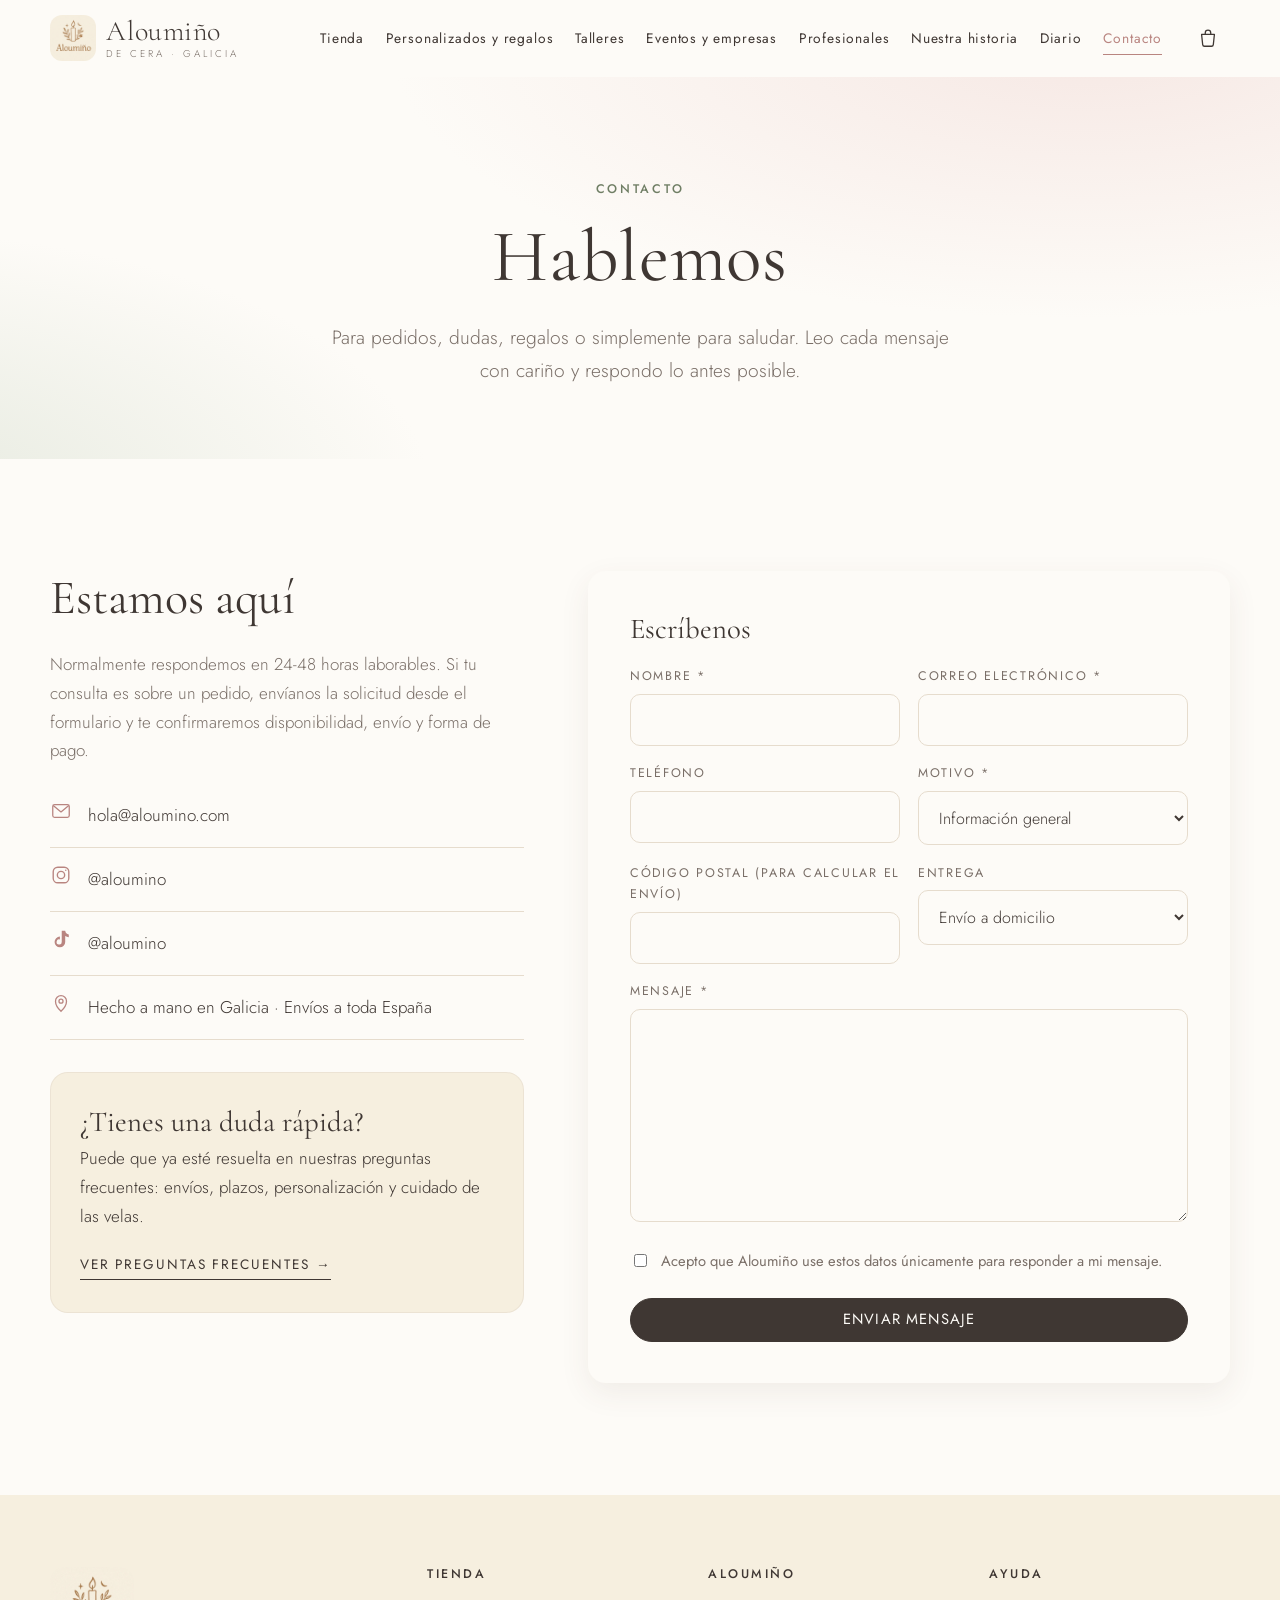
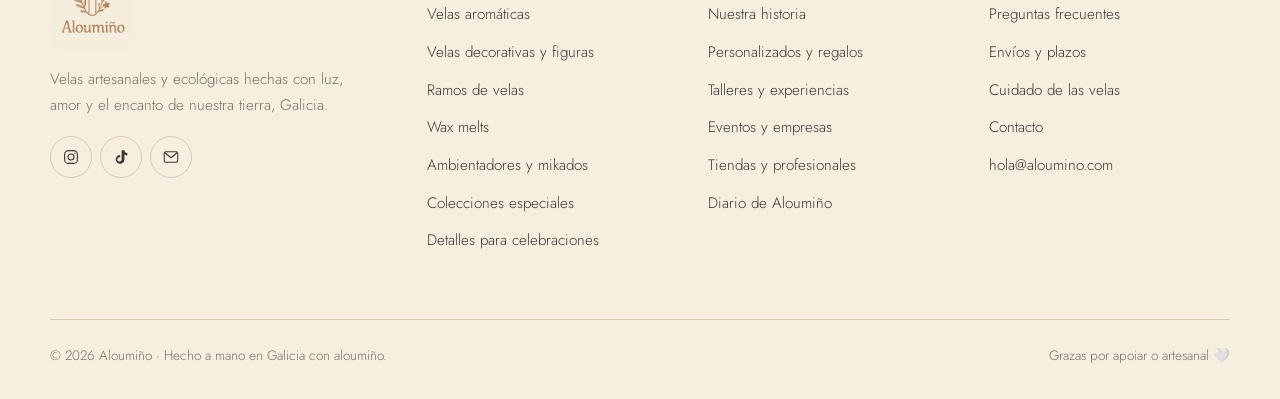
==== contacto.html @ 3b1264ca "Primer commit. Pagina base" ====
<!doctype html>
<html lang="es" class="no-js">
<head>
  <meta charset="utf-8">
  <meta name="viewport" content="width=device-width, initial-scale=1">
  <title>Contacto · Aloumiño</title>
  <meta name="description" content="Escríbenos para pedidos, regalos personalizados, talleres o colaboraciones. Aloumiño, velas artesanales hechas a mano en Galicia.">
  <meta property="og:title" content="Contacto · Aloumiño">
  <meta property="og:image" content="assets/img/logo.jpg">
  <meta name="theme-color" content="#fdfbf7">
  <link rel="icon" type="image/png" href="assets/img/favicon.png">
  <link rel="preconnect" href="https://fonts.googleapis.com">
  <link rel="preconnect" href="https://fonts.gstatic.com" crossorigin>
  <link rel="stylesheet" href="https://fonts.googleapis.com/css2?family=Cormorant+Garamond:ital,wght@0,400;0,500;1,400&family=Jost:wght@300;400;500&display=swap">
  <link rel="stylesheet" href="assets/css/styles.css">
  <script src="assets/js/config.js" defer></script>
  <script src="assets/js/products.js" defer></script>
  <script src="assets/js/main.js" defer></script>
</head>
<body data-page="contacto">
  <a class="skip-link" href="#main">Saltar al contenido</a>
  <header class="site-header" id="site-header"></header>

  <main id="main">
    <section class="page-hero">
      <div class="container">
        <span class="eyebrow">Contacto</span>
        <h1>Hablemos</h1>
        <p class="lead">Para pedidos, dudas, regalos o simplemente para saludar. Leo cada mensaje con cariño y respondo lo antes posible.</p>
      </div>
    </section>

    <section class="section" id="formulario">
      <div class="container contact-grid">
        <div class="reveal">
          <h2>Estamos aquí</h2>
          <p class="muted">Normalmente respondemos en 24-48 horas laborables. Si tu consulta es sobre un pedido, envíanos la solicitud desde el formulario y te confirmaremos disponibilidad, envío y forma de pago.</p>
          <ul class="contact-list">
            <li data-config-wrap><span data-icon="mail"></span><a data-config-email></a></li>
            <li data-config-wrap><span data-icon="instagram"></span><a data-config-instagram target="_blank" rel="noopener"></a></li>
            <li data-config-wrap><span data-icon="tiktok"></span><a data-config-tiktok target="_blank" rel="noopener"></a></li>
            <li data-config-wrap><span data-icon="whatsapp"></span><a data-config-whatsapp target="_blank" rel="noopener">WhatsApp</a></li>
            <li><span data-icon="pin"></span><span>Hecho a mano en Galicia · Envíos a toda España</span></li>
          </ul>
          <div class="card" style="background:var(--cream);box-shadow:none">
            <h3>¿Tienes una duda rápida?</h3>
            <p>Puede que ya esté resuelta en nuestras preguntas frecuentes: envíos, plazos, personalización y cuidado de las velas.</p>
            <a class="link-arrow" href="faq.html">Ver preguntas frecuentes</a>
          </div>
        </div>

        <form class="form form-card reveal" data-form="Contacto web" novalidate>
          <h3>Escríbenos</h3>
          <div class="hp" aria-hidden="true"><label for="ct-gotcha">No rellenar</label><input class="hp-input" type="text" id="ct-gotcha" name="_gotcha" tabindex="-1" autocomplete="off"></div>
          <div class="form-row">
            <div><label for="ct-nombre">Nombre *</label><input type="text" id="ct-nombre" name="nombre" autocomplete="name" required></div>
            <div><label for="ct-email">Correo electrónico *</label><input type="email" id="ct-email" name="email" autocomplete="email" required></div>
          </div>
          <div class="form-row">
            <div><label for="ct-telefono">Teléfono</label><input type="tel" id="ct-telefono" name="telefono" autocomplete="tel"></div>
            <div>
              <label for="ct-motivo">Motivo *</label>
              <select id="ct-motivo" name="motivo" required>
                <option value="informacion">Información general</option>
                <option value="pedido">Pedido de la tienda</option>
                <option value="personalizado">Pedido personalizado o regalo</option>
                <option value="taller">Talleres</option>
                <option value="colaboracion">Colaboración profesional</option>
                <option value="evento">Eventos y empresas</option>
                <option value="otro">Otro</option>
              </select>
            </div>
          </div>
          <div class="form-row">
            <div><label for="ct-cp">Código postal (para calcular el envío)</label><input type="text" id="ct-cp" name="codigo_postal" autocomplete="postal-code" inputmode="numeric"></div>
            <div>
              <label for="ct-entrega">Entrega</label>
              <select id="ct-entrega" name="entrega">
                <option>Envío a domicilio</option>
                <option>Recogida en mano (a convenir)</option>
              </select>
            </div>
          </div>
          <div><label for="ct-mensaje">Mensaje *</label><textarea id="ct-mensaje" name="mensaje" rows="8" required></textarea></div>
          <label class="checkbox"><input type="checkbox" name="privacidad" required> Acepto que Aloumiño use estos datos únicamente para responder a mi mensaje.</label>
          <button class="btn" type="submit">Enviar mensaje</button>
          <p class="form-status" role="status" hidden></p>
        </form>
      </div>
    </section>
  </main>

  <footer class="site-footer" id="site-footer"></footer>
</body>
</html>
---- assets/css/styles.css ----
/* ==========================================================================
   Aloumiño · hoja de estilos
   Paleta: blanco roto, crema, beige claro y rosa empolvado, con toques de salvia
   ========================================================================== */

:root {
  --white: #fdfbf7;
  --cream: #f6efdf;
  --beige: #ebe1d1;
  --beige-deep: #d9cab4;
  --rose: #ecd3cd;
  --rose-soft: #f6e8e4;
  --rose-deep: #b98580;
  --sage: #b4bea8;
  --sage-soft: #e6eadf;
  --sage-deep: #6f7e64;
  --ink: #3f3733;
  --muted: #7a6f68;
  --line: #e6dccd;

  --font-display: "Cormorant Garamond", "Times New Roman", serif;
  --font-body: "Jost", "Helvetica Neue", Arial, sans-serif;

  --radius: 18px;
  --radius-sm: 10px;
  --shadow: 0 10px 30px rgba(92, 70, 55, 0.08);
  --shadow-lg: 0 24px 60px rgba(92, 70, 55, 0.16);
  --container: 1180px;
  --header-h: 76px;
}

*,
*::before,
*::after { box-sizing: border-box; }

html { scroll-behavior: smooth; scroll-padding-top: calc(var(--header-h) + 16px); }

body {
  margin: 0;
  font-family: var(--font-body);
  font-weight: 300;
  font-size: 1.0625rem;
  line-height: 1.7;
  color: var(--ink);
  background: var(--white);
  -webkit-font-smoothing: antialiased;
}

img { max-width: 100%; display: block; }
a { color: inherit; text-decoration-color: var(--rose-deep); text-underline-offset: 3px; }
a:hover { color: var(--rose-deep); }
strong { font-weight: 500; }

h1, h2, h3, h4 {
  font-family: var(--font-display);
  font-weight: 400;
  line-height: 1.15;
  margin: 0 0 0.5em;
  color: var(--ink);
}
h1 { font-size: clamp(2.6rem, 6vw, 4.6rem); letter-spacing: 0.01em; }
h2 { font-size: clamp(2rem, 4vw, 3rem); }
h3 { font-size: clamp(1.45rem, 2.4vw, 1.8rem); }
h4 { font-size: 1.3rem; }
p { margin: 0 0 1.1em; }

.container { width: min(100% - 2.5rem, var(--container)); margin-inline: auto; }
.narrow { max-width: 760px; }
.center { text-align: center; margin-inline: auto; }

.eyebrow {
  display: inline-block;
  font-family: var(--font-body);
  font-size: 0.78rem;
  font-weight: 500;
  letter-spacing: 0.22em;
  text-transform: uppercase;
  color: var(--sage-deep);
  margin-bottom: 0.9rem;
}

.lead { font-size: 1.2rem; color: var(--muted); }
.muted { color: var(--muted); }
.script { font-family: var(--font-display); font-style: italic; }

.skip-link {
  position: absolute; left: -999px; top: 0; background: var(--ink); color: var(--white);
  padding: .6rem 1rem; z-index: 200; border-radius: 0 0 8px 0;
}
.skip-link:focus { left: 0; }

:focus-visible { outline: 2px solid var(--rose-deep); outline-offset: 3px; }

/* ---------- Botones ---------- */
.btn {
  --btn-bg: var(--ink);
  --btn-fg: var(--white);
  display: inline-flex; align-items: center; justify-content: center; gap: .5rem;
  padding: .85rem 1.6rem;
  border: 1px solid var(--btn-bg);
  border-radius: 999px;
  background: var(--btn-bg); color: var(--btn-fg);
  font: 400 .92rem/1 var(--font-body);
  letter-spacing: .08em; text-transform: uppercase; text-decoration: none;
  cursor: pointer;
  transition: background .25s, color .25s, border-color .25s, transform .25s;
}
.btn:hover { background: var(--rose-deep); border-color: var(--rose-deep); color: var(--white); transform: translateY(-1px); }
.btn--ghost { --btn-bg: transparent; --btn-fg: var(--ink); border-color: var(--ink); }
.btn--ghost:hover { background: var(--ink); border-color: var(--ink); }
.btn--rose { --btn-bg: var(--rose); --btn-fg: var(--ink); border-color: var(--rose); }
.btn--sage { --btn-bg: var(--sage-deep); border-color: var(--sage-deep); }
.btn--small { padding: .6rem 1.1rem; font-size: .8rem; }
.btn--block { width: 100%; }
.btn[disabled] { opacity: .5; pointer-events: none; }

.link-arrow {
  display: inline-flex; align-items: center; gap: .4rem;
  font-size: .85rem; letter-spacing: .14em; text-transform: uppercase; text-decoration: none; font-weight: 400;
  border-bottom: 1px solid currentColor; padding-bottom: 2px;
}
.link-arrow::after { content: "→"; transition: transform .25s; }
.link-arrow:hover::after { transform: translateX(4px); }

.btn-row { display: flex; flex-wrap: wrap; gap: .8rem; }
.center .btn-row, .btn-row.center { justify-content: center; }

/* ---------- Cabecera ---------- */
.site-header {
  position: sticky; top: 0; z-index: 50;
  background: rgba(253, 251, 247, 0.92);
  backdrop-filter: blur(10px);
  border-bottom: 1px solid transparent;
  transition: border-color .3s, box-shadow .3s;
}
.site-header.is-scrolled { border-color: var(--line); box-shadow: 0 4px 20px rgba(92,70,55,.05); }
.header-inner { display: flex; align-items: center; gap: 1.5rem; min-height: var(--header-h); }

.brand { display: inline-flex; align-items: center; gap: .65rem; text-decoration: none; color: var(--ink); flex-shrink: 0; }
.brand img { width: 46px; height: 46px; border-radius: 12px; object-fit: cover; }
.brand span { font-family: var(--font-display); font-size: 1.75rem; letter-spacing: .02em; line-height: 1; }
.brand small { display: block; font-family: var(--font-body); font-size: .62rem; letter-spacing: .3em; text-transform: uppercase; color: var(--muted); margin-top: 4px; }

.main-nav { margin-left: auto; }
.main-nav ul { list-style: none; margin: 0; padding: 0; display: flex; gap: 1.35rem; }
.main-nav a {
  text-decoration: none; font-size: .86rem; letter-spacing: .06em; font-weight: 400;
  position: relative; padding: .4rem 0; white-space: nowrap;
}
.main-nav a::after {
  content: ""; position: absolute; left: 0; right: 0; bottom: 0; height: 1px;
  background: var(--rose-deep); transform: scaleX(0); transition: transform .3s; transform-origin: left;
}
.main-nav a:hover::after, .main-nav a[aria-current="page"]::after { transform: scaleX(1); }
.main-nav a[aria-current="page"] { color: var(--rose-deep); }

.header-actions { display: flex; align-items: center; gap: .4rem; }
.icon-btn {
  position: relative; display: inline-grid; place-items: center;
  width: 44px; height: 44px; border-radius: 50%;
  border: 0; background: transparent; color: var(--ink); cursor: pointer;
  transition: background .25s;
}
.icon-btn:hover { background: var(--rose-soft); color: var(--ink); }
.icon-btn svg { width: 22px; height: 22px; }
.cart-count {
  position: absolute; top: 4px; right: 2px; min-width: 18px; height: 18px; padding: 0 5px;
  border-radius: 999px; background: var(--rose-deep); color: #fff;
  font-size: .68rem; font-weight: 500; line-height: 18px; text-align: center;
}
.cart-count[hidden] { display: none; }
.menu-toggle { display: none; }

@media (max-width: 1140px) {
  .menu-toggle { display: inline-grid; }
  .main-nav {
    position: fixed; inset: var(--header-h) 0 auto 0; margin: 0;
    background: var(--white); border-bottom: 1px solid var(--line);
    max-height: 0; overflow: hidden; transition: max-height .4s ease;
  }
  .main-nav.is-open { max-height: calc(100vh - var(--header-h)); overflow-y: auto; box-shadow: var(--shadow); }
  .main-nav ul { flex-direction: column; gap: 0; padding: .5rem 1.25rem 1.5rem; }
  .main-nav li { border-bottom: 1px solid var(--line); }
  .main-nav a { display: block; padding: 1rem 0; font-size: 1rem; }
  .main-nav a::after { display: none; }
  .header-actions { margin-left: auto; }
}

/* ---------- Secciones ---------- */
.section { padding: clamp(4rem, 9vw, 7rem) 0; }
.section--tight { padding: clamp(3rem, 6vw, 4.5rem) 0; }
.section--cream { background: var(--cream); }
.section--rose { background: var(--rose-soft); }
.section--sage { background: var(--sage-soft); }
.section--beige { background: var(--beige); }
.section-head { max-width: 680px; margin: 0 auto 3rem; text-align: center; }
.section-head p { color: var(--muted); }

.page-hero {
  padding: clamp(3.5rem, 8vw, 6rem) 0 clamp(3rem, 6vw, 4.5rem);
  background:
    radial-gradient(1000px 400px at 85% -10%, var(--rose-soft), transparent 70%),
    radial-gradient(800px 380px at -10% 110%, var(--sage-soft), transparent 70%),
    var(--white);
  text-align: center;
}
.page-hero h1 { margin-bottom: .3em; }
.page-hero .lead { max-width: 640px; margin: 0 auto; }

/* ---------- Portada ---------- */
.hero {
  position: relative; overflow: hidden;
  padding: clamp(2.5rem, 6vw, 5rem) 0 clamp(4rem, 8vw, 6rem);
  background:
    radial-gradient(900px 500px at 100% 0%, var(--rose-soft), transparent 65%),
    radial-gradient(700px 420px at 0% 100%, var(--cream), transparent 70%),
    var(--white);
}
.hero-grid { display: grid; grid-template-columns: 1.05fr 1fr; gap: clamp(2rem, 5vw, 4.5rem); align-items: center; }
.hero h1 { font-size: clamp(3rem, 7vw, 5.4rem); margin-bottom: .25em; }
.hero h1 em { font-style: italic; color: var(--rose-deep); }
.hero .lead { max-width: 520px; margin-bottom: 2rem; }
.hero-quote { font-family: var(--font-display); font-style: italic; font-size: 1.15rem; color: var(--sage-deep); margin-top: 2.2rem; }

.hero-collage { position: relative; display: grid; grid-template-columns: 1fr 1fr; gap: 1rem; }
.hero-collage figure { margin: 0; overflow: hidden; border-radius: var(--radius); box-shadow: var(--shadow); background: var(--cream); }
.hero-collage img { width: 100%; height: 100%; object-fit: cover; transition: transform 1.2s ease; }
.hero-collage figure:hover img { transform: scale(1.04); }
.hero-collage .c1 { grid-row: span 2; aspect-ratio: 3 / 4.4; border-radius: 200px 200px var(--radius) var(--radius); }
.hero-collage .c2, .hero-collage .c3 { aspect-ratio: 1; }
.hero-badge {
  position: absolute; left: -1.5rem; bottom: 1.5rem;
  background: var(--white); border-radius: 999px; padding: .7rem 1.2rem .7rem .7rem;
  display: flex; align-items: center; gap: .7rem; box-shadow: var(--shadow-lg);
  font-size: .85rem; line-height: 1.3;
}
.hero-badge img { width: 44px; height: 44px; border-radius: 50%; }

@media (max-width: 880px) {
  .hero-grid { grid-template-columns: 1fr; }
  .hero-badge { left: .75rem; }
}

/* Accesos rápidos */
.quick-links { display: grid; grid-template-columns: repeat(3, 1fr); gap: 1.5rem; }
.quick-card {
  position: relative; display: block; overflow: hidden; border-radius: var(--radius);
  text-decoration: none; color: var(--ink); background: var(--white); box-shadow: var(--shadow);
  transition: transform .35s, box-shadow .35s;
}
.quick-card:hover { transform: translateY(-4px); box-shadow: var(--shadow-lg); color: var(--ink); }
.quick-card img { width: 100%; aspect-ratio: 4 / 3; object-fit: cover; }
.quick-card div { padding: 1.4rem 1.5rem 1.6rem; }
.quick-card h3 { margin-bottom: .3rem; }
.quick-card p { color: var(--muted); font-size: .97rem; margin-bottom: 1rem; }
@media (max-width: 820px) { .quick-links { grid-template-columns: 1fr; } }

/* Banda de valores */
.values { display: grid; grid-template-columns: repeat(4, 1fr); gap: 1.5rem; text-align: center; }
.value { padding: 1rem; }
.value-icon {
  width: 58px; height: 58px; margin: 0 auto 1rem; border-radius: 50%;
  display: grid; place-items: center; background: var(--white); color: var(--sage-deep);
}
.value-icon svg { width: 26px; height: 26px; }
.value h4 { margin-bottom: .3rem; }
.value p { font-size: .95rem; color: var(--muted); margin: 0; }
@media (max-width: 880px) { .values { grid-template-columns: repeat(2, 1fr); } }
@media (max-width: 480px) { .values { grid-template-columns: 1fr; } }

/* Bloques imagen + texto */
.split { display: grid; grid-template-columns: 1fr 1fr; gap: clamp(2rem, 6vw, 5rem); align-items: center; }
.split--reverse .split-media { order: 2; }
.split-media { position: relative; }
.split-media img { width: 100%; border-radius: var(--radius); box-shadow: var(--shadow); object-fit: cover; }
.split-media .arch { border-radius: 260px 260px var(--radius) var(--radius); aspect-ratio: 4 / 5; }
.split-media .floating {
  position: absolute; width: 42%; right: -1.5rem; bottom: -2rem;
  border: 8px solid var(--white); border-radius: var(--radius); aspect-ratio: 1;
}
@media (max-width: 880px) {
  .split { grid-template-columns: 1fr; }
  .split--reverse .split-media { order: 0; }
  .split-media .floating { right: .5rem; }
}

.word-def { border-left: 2px solid var(--rose); padding: .4rem 0 .4rem 1.4rem; margin: 2rem 0; }
.word-def .word { font-family: var(--font-display); font-size: 2rem; line-height: 1.1; }
.word-def .phon { color: var(--muted); font-size: .9rem; letter-spacing: .1em; }

/* ---------- Tarjetas de producto ---------- */
.product-grid { display: grid; grid-template-columns: repeat(auto-fill, minmax(250px, 1fr)); gap: 2rem 1.6rem; }
.product-card { display: flex; flex-direction: column; background: transparent; cursor: pointer; text-align: left; border: 0; padding: 0; font: inherit; color: inherit; }
.product-card .media { position: relative; overflow: hidden; border-radius: var(--radius); background: var(--cream); aspect-ratio: 4 / 5; }
.product-card .media > img { width: 100%; height: 100%; object-fit: cover; transition: transform .9s ease; }
.product-card:hover .media > img { transform: scale(1.05); }
.product-card .badge {
  position: absolute; top: .9rem; left: .9rem; z-index: 1;
  padding: .3rem .75rem; border-radius: 999px; background: rgba(253,251,247,.92);
  font-size: .7rem; letter-spacing: .12em; text-transform: uppercase; font-weight: 500; color: var(--sage-deep);
}
.product-card .quick {
  position: absolute; left: .9rem; right: .9rem; bottom: .9rem;
  padding: .7rem; border-radius: 999px; text-align: center;
  background: rgba(63,55,51,.86); color: #fff; font-size: .78rem; letter-spacing: .12em; text-transform: uppercase;
  opacity: 0; transform: translateY(8px); transition: opacity .3s, transform .3s;
}
.product-card:hover .quick, .product-card:focus-visible .quick { opacity: 1; transform: none; }
@media (hover: none) { .product-card .quick { display: none; } }
.product-card .info { padding: 1rem .2rem 0; }
.product-card .cat { font-size: .72rem; letter-spacing: .16em; text-transform: uppercase; color: var(--muted); }
.product-card h3 { font-size: 1.45rem; margin: .2rem 0 .25rem; }
.product-card .aroma { font-size: .92rem; color: var(--muted); margin: 0 0 .35rem; }
.price { font-weight: 400; font-size: 1.05rem; letter-spacing: .02em; }
.price--ask { font-size: .9rem; color: var(--rose-deep); letter-spacing: .06em; }

.placeholder {
  width: 100%; height: 100%; display: flex; flex-direction: column; align-items: center; justify-content: center; text-align: center;
  background: linear-gradient(145deg, var(--rose-soft), var(--cream) 55%, var(--sage-soft));
  color: var(--muted); font-family: var(--font-display); font-style: italic; font-size: 1.3rem; padding: 1rem;
}
.placeholder img { width: 84px; height: 84px; border-radius: 50%; margin-bottom: .6rem; mix-blend-mode: multiply; opacity: .85; }

/* Filtros de tienda */
.filters {
  display: flex; flex-wrap: wrap; gap: .6rem; justify-content: center;
  position: sticky; top: var(--header-h); z-index: 5; padding: 1rem 0; margin-bottom: 2.5rem;
  background: rgba(253,251,247,.95); backdrop-filter: blur(8px);
}
.chip {
  border: 1px solid var(--line); background: var(--white); color: var(--ink);
  padding: .55rem 1.1rem; border-radius: 999px; font: 400 .86rem var(--font-body); letter-spacing: .04em;
  cursor: pointer; transition: all .25s;
}
.chip:hover { border-color: var(--rose-deep); }
.chip[aria-pressed="true"] { background: var(--ink); border-color: var(--ink); color: var(--white); }
@media (max-width: 700px) {
  .filters { flex-wrap: nowrap; overflow-x: auto; justify-content: flex-start; padding-inline: 1.25rem; margin-inline: -1.25rem; scrollbar-width: none; }
  .filters::-webkit-scrollbar { display: none; }
  .chip { flex-shrink: 0; }
}
.category-intro { text-align: center; max-width: 640px; margin: 0 auto 2.5rem; }
.category-intro h2 { margin-bottom: .3rem; }
.category-intro p { color: var(--muted); margin: 0; }
.category-block + .category-block { margin-top: 5rem; }

/* ---------- Modal de producto ---------- */
.modal {
  position: fixed; inset: 0; z-index: 100; display: grid; place-items: center; padding: 1rem;
  background: rgba(63,55,51,.45); backdrop-filter: blur(4px);
  opacity: 0; visibility: hidden; transition: opacity .3s, visibility .3s;
}
.modal.is-open { opacity: 1; visibility: visible; }
.modal-dialog {
  position: relative; width: min(1000px, 100%); max-height: calc(100vh - 2rem); overflow-y: auto;
  background: var(--white); border-radius: var(--radius); box-shadow: var(--shadow-lg);
  display: grid; grid-template-columns: 1fr 1fr;
  transform: translateY(16px); transition: transform .35s;
}
.modal.is-open .modal-dialog { transform: none; }
.modal-close { position: absolute; top: .8rem; right: .8rem; z-index: 2; background: var(--white); }
.modal-gallery { background: var(--cream); }
.modal-gallery .main-img { aspect-ratio: 4 / 5; overflow: hidden; }
.modal-gallery .main-img > img { width: 100%; height: 100%; object-fit: cover; }
.thumbs { display: flex; gap: .5rem; padding: .7rem; }
.thumbs button { width: 64px; height: 64px; padding: 0; border: 2px solid transparent; border-radius: 10px; overflow: hidden; cursor: pointer; background: none; }
.thumbs button[aria-current="true"] { border-color: var(--rose-deep); }
.thumbs img { width: 100%; height: 100%; object-fit: cover; }
.modal-body { padding: clamp(1.5rem, 4vw, 2.6rem); }
.modal-body h2 { font-size: clamp(1.9rem, 3.5vw, 2.5rem); margin-bottom: .2rem; padding-right: 2rem; }
.modal-body .price { font-size: 1.3rem; display: block; margin-bottom: 1.2rem; }
.spec-list { list-style: none; padding: 0; margin: 0 0 1.4rem; border-top: 1px solid var(--line); }
.spec-list li { display: flex; gap: 1rem; padding: .65rem 0; border-bottom: 1px solid var(--line); font-size: .95rem; }
.spec-list li span:first-child { min-width: 110px; color: var(--muted); font-size: .78rem; letter-spacing: .14em; text-transform: uppercase; padding-top: .15rem; }
.option-group { margin-bottom: 1rem; }
.qty { display: inline-flex; align-items: center; border: 1px solid var(--line); border-radius: 999px; }
.qty button { width: 40px; height: 40px; border: 0; background: none; cursor: pointer; font-size: 1.1rem; color: var(--ink); }
.qty input { width: 42px; border: 0; text-align: center; font: inherit; background: transparent; -moz-appearance: textfield; padding: 0; }
.qty input::-webkit-outer-spin-button, .qty input::-webkit-inner-spin-button { -webkit-appearance: none; }
.add-row { display: flex; gap: .8rem; align-items: center; margin-top: 1.2rem; }
.add-row .btn { flex: 1; }
.note { font-size: .88rem; color: var(--muted); margin-top: 1rem; }
@media (max-width: 760px) {
  .modal { padding: 0; align-items: end; }
  .modal-dialog { grid-template-columns: 1fr; max-height: 94vh; border-radius: var(--radius) var(--radius) 0 0; }
  .modal-gallery .main-img { aspect-ratio: 1; }
}

/* ---------- Cesta ---------- */
.drawer {
  position: fixed; top: 0; right: 0; bottom: 0; z-index: 110; width: min(420px, 100%);
  background: var(--white); box-shadow: var(--shadow-lg);
  display: flex; flex-direction: column;
  transform: translateX(100%); visibility: hidden; transition: transform .4s ease, visibility .4s;
}
.drawer.is-open { transform: none; visibility: visible; }
.drawer-backdrop { position: fixed; inset: 0; z-index: 105; background: rgba(63,55,51,.35); opacity: 0; visibility: hidden; transition: opacity .3s, visibility .3s; }
.drawer-backdrop.is-open { opacity: 1; visibility: visible; }
.drawer-head { display: flex; align-items: center; justify-content: space-between; padding: 1.2rem 1.5rem; border-bottom: 1px solid var(--line); }
.drawer-head h3 { margin: 0; }
.drawer-body { flex: 1; overflow-y: auto; padding: 0 1.5rem; }
.drawer-foot { padding: 1.2rem 1.5rem 1.5rem; border-top: 1px solid var(--line); background: var(--cream); }
.drawer-foot[hidden] { display: none; }
.cart-item { display: grid; grid-template-columns: 70px 1fr auto; gap: .9rem; padding: 1rem 0; border-bottom: 1px solid var(--line); }
.cart-item > img, .cart-item > .placeholder { width: 70px; height: 84px; object-fit: cover; border-radius: 10px; font-size: .7rem; padding: .3rem; }
.cart-item > .placeholder img { width: 32px; height: 32px; margin: 0; }
.cart-item h4 { font-size: 1.15rem; margin: 0 0 .15rem; }
.cart-item .opts { font-size: .82rem; color: var(--muted); margin: 0 0 .4rem; line-height: 1.45; }
.cart-item .qty button { width: 30px; height: 30px; }
.cart-item .qty input { width: 30px; font-size: .9rem; }
.cart-item .remove { border: 0; background: none; color: var(--muted); cursor: pointer; font-size: .78rem; text-decoration: underline; padding: 0; margin-left: .6rem; font-family: inherit; }
.cart-item .line-price { font-size: .95rem; white-space: nowrap; }
.cart-total { display: flex; justify-content: space-between; font-size: 1.1rem; margin-bottom: .3rem; }
.cart-empty { text-align: center; color: var(--muted); padding: 3rem 1rem; }
.cart-empty .script { font-size: 1.5rem; color: var(--ink); display: block; margin-bottom: .4rem; }

.toast {
  position: fixed; left: 50%; bottom: 1.5rem; z-index: 120; transform: translate(-50%, 200%);
  background: var(--ink); color: var(--white); padding: .85rem 1.4rem; border-radius: 999px;
  font-size: .92rem; box-shadow: var(--shadow-lg); transition: transform .35s ease; text-align: center;
}
.toast.is-visible { transform: translate(-50%, 0); }

/* ---------- Tarjetas genéricas ---------- */
.cards { display: grid; grid-template-columns: repeat(auto-fit, minmax(260px, 1fr)); gap: 1.6rem; }
.card {
  background: var(--white); border-radius: var(--radius); padding: 2rem 1.8rem;
  box-shadow: var(--shadow); border: 1px solid rgba(230,220,205,.6);
}
.card h3 { margin-bottom: .4rem; }
.card p:last-child { margin-bottom: 0; }
.card .card-icon { width: 48px; height: 48px; border-radius: 50%; display: grid; place-items: center; background: var(--rose-soft); color: var(--rose-deep); margin-bottom: 1.1rem; }
.card .card-icon svg { width: 22px; height: 22px; }
.card--image { padding: 0; overflow: hidden; }
.card--image img { width: 100%; aspect-ratio: 4 / 3; object-fit: cover; }
.card--image .card-content { padding: 1.6rem 1.8rem 1.9rem; }
.card ul { padding-left: 1.1rem; margin: 0 0 1rem; }
.card li { margin-bottom: .3rem; }
.card .tag { display: inline-block; font-size: .72rem; letter-spacing: .14em; text-transform: uppercase; color: var(--sage-deep); margin-bottom: .5rem; }

.steps { counter-reset: step; display: grid; grid-template-columns: repeat(auto-fit, minmax(210px, 1fr)); gap: 1.6rem; }
.step { position: relative; padding-top: 3.4rem; }
.step::before {
  counter-increment: step; content: counter(step, decimal-leading-zero);
  position: absolute; top: 0; left: 0; font-family: var(--font-display); font-size: 2.6rem; line-height: 1; color: var(--rose-deep);
}
.step h4 { margin-bottom: .3rem; }
.step p { color: var(--muted); font-size: .97rem; }

.check-list { list-style: none; padding: 0; margin: 0 0 1.5rem; }
.check-list li { position: relative; padding-left: 1.8rem; margin-bottom: .6rem; }
.check-list li::before { content: ""; position: absolute; left: 0; top: .55em; width: 14px; height: 8px; border-left: 1.5px solid var(--sage-deep); border-bottom: 1.5px solid var(--sage-deep); transform: rotate(-45deg); }

.gallery-strip { display: grid; grid-template-columns: repeat(4, 1fr); gap: 1rem; }
.gallery-strip img { width: 100%; aspect-ratio: 1; object-fit: cover; border-radius: var(--radius-sm); }
@media (max-width: 700px) { .gallery-strip { grid-template-columns: repeat(2, 1fr); } }

.quote-block {
  text-align: center; max-width: 820px; margin: 0 auto;
  font-family: var(--font-display); font-size: clamp(1.6rem, 3.4vw, 2.4rem); line-height: 1.35; font-style: italic;
}
.quote-block cite { display: block; margin-top: 1.2rem; font-family: var(--font-body); font-style: normal; font-size: .82rem; letter-spacing: .2em; text-transform: uppercase; color: var(--muted); }

.cta-band { text-align: center; }
.cta-band h2 { margin-bottom: .4rem; }
.cta-band p { color: var(--muted); max-width: 600px; margin: 0 auto 1.8rem; }

/* ---------- Formularios ---------- */
.form { display: grid; gap: 1.1rem; }
.form-row { display: grid; grid-template-columns: 1fr 1fr; gap: 1.1rem; }
@media (max-width: 620px) { .form-row { grid-template-columns: 1fr; } }
label, .label { display: block; font-size: .78rem; letter-spacing: .14em; text-transform: uppercase; color: var(--muted); margin-bottom: .4rem; font-weight: 400; }
input[type="text"], input[type="email"], input[type="tel"], input[type="date"], input[type="number"], select, textarea {
  width: 100%; padding: .85rem 1rem; border: 1px solid var(--line); border-radius: var(--radius-sm);
  background: var(--white); color: var(--ink); font: 300 1rem var(--font-body);
  transition: border-color .25s, box-shadow .25s;
}
input:focus, select:focus, textarea:focus { outline: none; border-color: var(--rose-deep); box-shadow: 0 0 0 3px rgba(185,133,128,.15); }
textarea { min-height: 140px; resize: vertical; }
label.checkbox { display: flex; gap: .7rem; align-items: flex-start; font-size: .92rem; color: var(--muted); text-transform: none; letter-spacing: 0; }
.checkbox input { margin-top: .35rem; accent-color: var(--rose-deep); }
.hp { position: absolute !important; left: -9999px !important; }
.form-card { background: var(--white); border-radius: var(--radius); padding: clamp(1.6rem, 4vw, 2.6rem); box-shadow: var(--shadow); }
.form-card h3 { margin-bottom: .2rem; }
.form-status { font-size: .95rem; margin: 0; }
.form-status.ok { color: var(--sage-deep); }
.form-status.err { color: #a2524c; }

/* ---------- Contacto ---------- */
.contact-grid { display: grid; grid-template-columns: .85fr 1.15fr; gap: clamp(2rem, 5vw, 4rem); align-items: start; }
@media (max-width: 880px) { .contact-grid { grid-template-columns: 1fr; } }
.contact-list { list-style: none; padding: 0; margin: 0 0 2rem; }
.contact-list li { display: flex; gap: 1rem; align-items: center; padding: 1rem 0; border-bottom: 1px solid var(--line); }
.contact-list svg { width: 22px; height: 22px; color: var(--rose-deep); flex-shrink: 0; }
.contact-list a { text-decoration: none; }

/* ---------- FAQ ---------- */
.faq-group + .faq-group { margin-top: 3rem; }
.faq-group h2 { font-size: 1.9rem; margin-bottom: 1rem; }
details { border-bottom: 1px solid var(--line); }
summary {
  list-style: none; cursor: pointer; padding: 1.2rem 2.5rem 1.2rem 0; position: relative;
  font-family: var(--font-display); font-size: 1.35rem;
}
summary::-webkit-details-marker { display: none; }
summary::after { content: "+"; position: absolute; right: .3rem; top: 50%; transform: translateY(-50%); font-family: var(--font-body); font-weight: 300; font-size: 1.5rem; color: var(--rose-deep); transition: transform .3s; }
details[open] summary::after { transform: translateY(-50%) rotate(45deg); }
details .answer { padding: 0 0 1.3rem; color: var(--muted); }
details .answer p:last-child, details .answer ul:last-child { margin-bottom: 0; }

/* ---------- Diario ---------- */
.post-grid { display: grid; grid-template-columns: repeat(auto-fit, minmax(280px, 1fr)); gap: 2rem; }
.post-card { text-decoration: none; color: inherit; display: block; }
.post-card img { width: 100%; aspect-ratio: 4 / 3; object-fit: cover; border-radius: var(--radius); margin-bottom: 1.1rem; transition: opacity .3s; }
.post-card:hover img { opacity: .9; }
.post-card .meta { font-size: .75rem; letter-spacing: .16em; text-transform: uppercase; color: var(--sage-deep); }
.post-card h3 { margin: .3rem 0 .4rem; }
.post-card p { color: var(--muted); font-size: .97rem; }
.article { max-width: 720px; margin: 0 auto; }
.article + .article { margin-top: 5rem; padding-top: 5rem; border-top: 1px solid var(--line); }
.article .meta { font-size: .75rem; letter-spacing: .16em; text-transform: uppercase; color: var(--sage-deep); }
.article img { width: 100%; border-radius: var(--radius); margin: 1.5rem 0 2rem; aspect-ratio: 16 / 10; object-fit: cover; }
.article h3 { margin-top: 2rem; }
.article ul, .article ol { padding-left: 1.2rem; }
.article li { margin-bottom: .5rem; }

/* ---------- Pie ---------- */
.site-footer { background: var(--cream); padding: 4.5rem 0 2rem; }
.footer-grid { display: grid; grid-template-columns: 1.4fr 1fr 1fr 1fr; gap: 2.5rem; }
.footer-brand img { width: 84px; border-radius: 16px; margin-bottom: 1rem; }
.footer-brand p { color: var(--muted); font-size: .95rem; max-width: 300px; }
.site-footer h4 { font-family: var(--font-body); font-size: .78rem; letter-spacing: .2em; text-transform: uppercase; font-weight: 500; margin-bottom: 1.1rem; }
.site-footer ul { list-style: none; padding: 0; margin: 0; }
.site-footer li { margin-bottom: .55rem; }
.site-footer a { text-decoration: none; font-size: .95rem; }
.socials { display: flex; gap: .5rem; margin-top: 1rem; }
.socials a { width: 42px; height: 42px; border-radius: 50%; display: grid; place-items: center; border: 1px solid var(--beige-deep); transition: all .25s; }
.socials a:hover { background: var(--ink); color: var(--white); border-color: var(--ink); }
.socials svg { width: 18px; height: 18px; }
.footer-bottom { margin-top: 3.5rem; padding-top: 1.5rem; border-top: 1px solid var(--beige-deep); display: flex; flex-wrap: wrap; gap: 1rem; justify-content: space-between; font-size: .85rem; color: var(--muted); }
@media (max-width: 880px) { .footer-grid { grid-template-columns: 1fr 1fr; } }
@media (max-width: 520px) { .footer-grid { grid-template-columns: 1fr; } }

/* ---------- Animaciones ---------- */
.reveal { opacity: 0; transform: translateY(18px); transition: opacity .9s ease, transform .9s ease; }
.reveal.is-visible { opacity: 1; transform: none; }
.no-js .reveal { opacity: 1; transform: none; }
@media (prefers-reduced-motion: reduce) {
  html { scroll-behavior: auto; }
  *, *::before, *::after { transition: none !important; animation: none !important; }
  .reveal { opacity: 1; transform: none; }
}
body.no-scroll { overflow: hidden; }
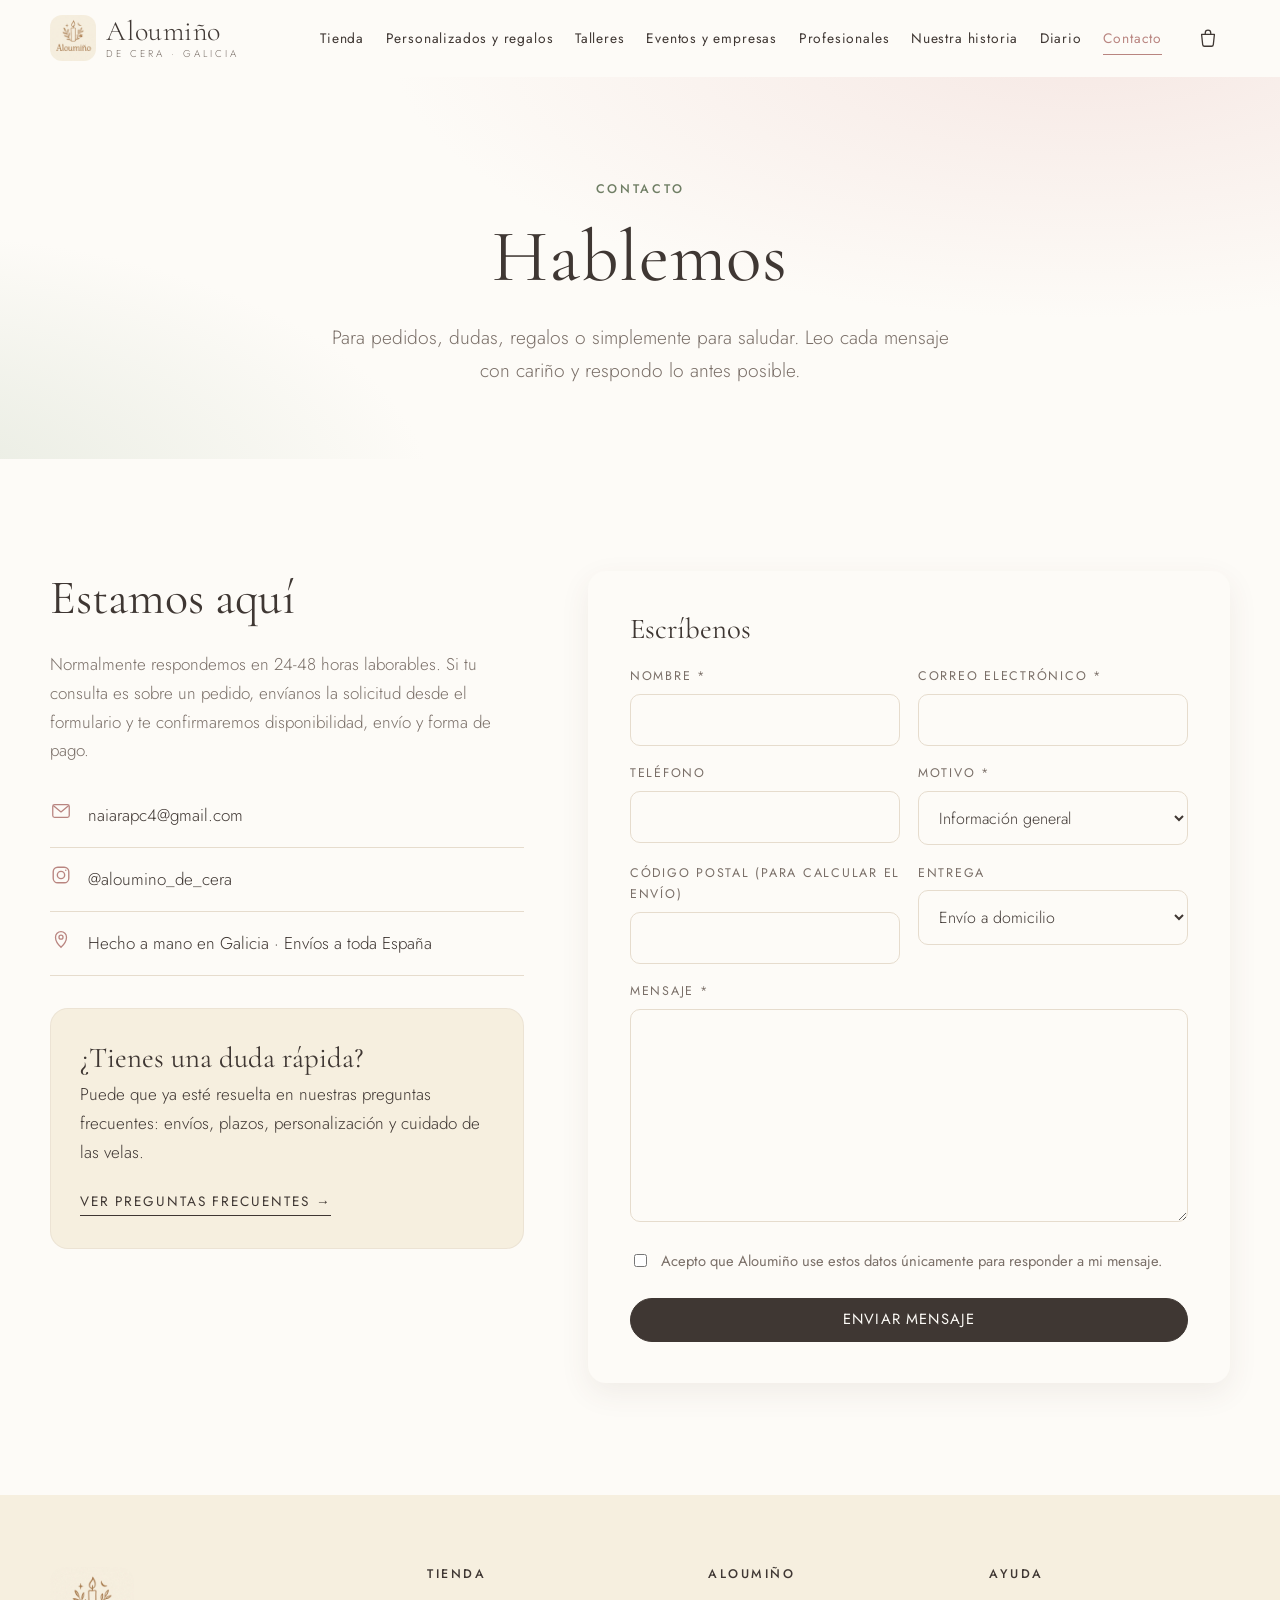
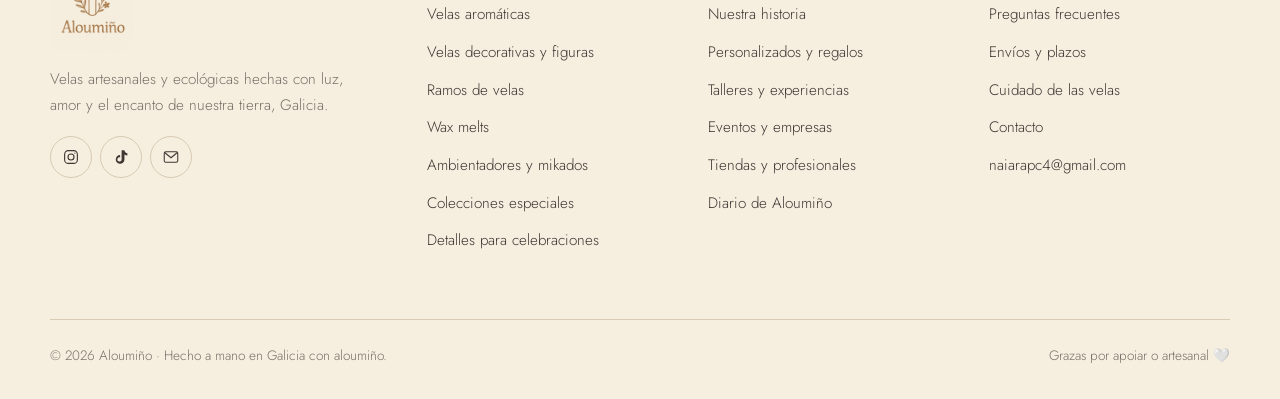
==== commit baf5a8ea: "contacto" ====
--- a/contacto.html
+++ b/contacto.html
@@ -38,8 +38,6 @@
           <ul class="contact-list">
             <li data-config-wrap><span data-icon="mail"></span><a data-config-email></a></li>
             <li data-config-wrap><span data-icon="instagram"></span><a data-config-instagram target="_blank" rel="noopener"></a></li>
-            <li data-config-wrap><span data-icon="tiktok"></span><a data-config-tiktok target="_blank" rel="noopener"></a></li>
-            <li data-config-wrap><span data-icon="whatsapp"></span><a data-config-whatsapp target="_blank" rel="noopener">WhatsApp</a></li>
             <li><span data-icon="pin"></span><span>Hecho a mano en Galicia · Envíos a toda España</span></li>
           </ul>
           <div class="card" style="background:var(--cream);box-shadow:none">
